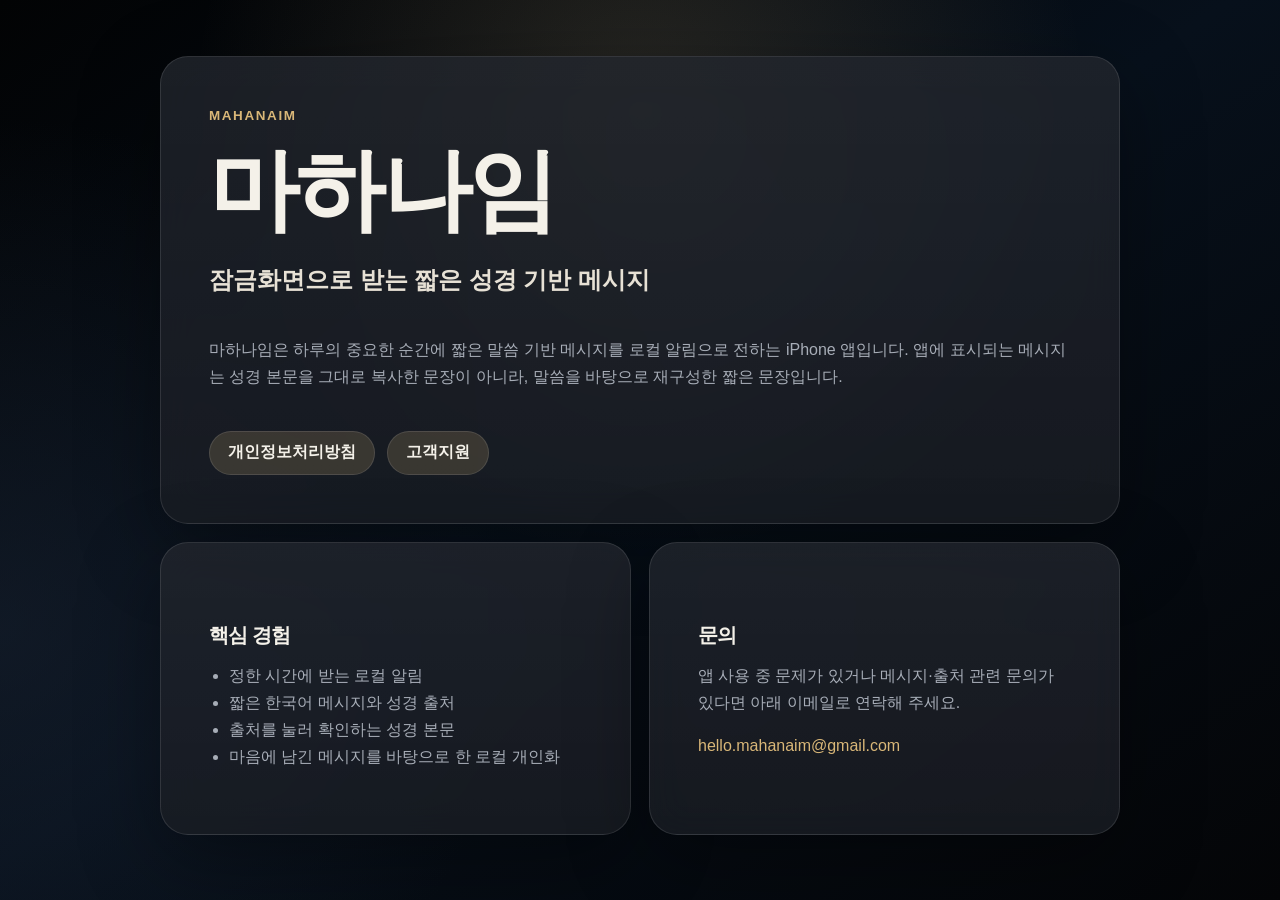
==== index.html @ 92a77791 "Add Mahanaim public support pages" ====
<!doctype html>
<html lang="ko">
<head>
  <meta charset="utf-8">
  <meta name="viewport" content="width=device-width, initial-scale=1">
  <title>마하나임 | Mahanaim</title>
  <meta name="description" content="마하나임은 잠금화면으로 받는 짧은 성경 기반 메시지 앱입니다.">
  <link rel="stylesheet" href="./styles.css">
</head>
<body>
  <main class="page">
    <section class="hero card">
      <p class="eyebrow">Mahanaim</p>
      <h1>마하나임</h1>
      <p class="lead">잠금화면으로 받는 짧은 성경 기반 메시지</p>
      <p>
        마하나임은 하루의 중요한 순간에 짧은 말씀 기반 메시지를 로컬 알림으로 전하는 iPhone 앱입니다.
        앱에 표시되는 메시지는 성경 본문을 그대로 복사한 문장이 아니라, 말씀을 바탕으로 재구성한 짧은 문장입니다.
      </p>
      <div class="actions">
        <a href="./privacy.html">개인정보처리방침</a>
        <a href="./support.html">고객지원</a>
      </div>
    </section>

    <section class="grid">
      <article class="card">
        <h2>핵심 경험</h2>
        <ul>
          <li>정한 시간에 받는 로컬 알림</li>
          <li>짧은 한국어 메시지와 성경 출처</li>
          <li>출처를 눌러 확인하는 성경 본문</li>
          <li>마음에 남긴 메시지를 바탕으로 한 로컬 개인화</li>
        </ul>
      </article>
      <article class="card">
        <h2>문의</h2>
        <p>앱 사용 중 문제가 있거나 메시지·출처 관련 문의가 있다면 아래 이메일로 연락해 주세요.</p>
        <p><a href="mailto:hello.mahanaim@gmail.com">hello.mahanaim@gmail.com</a></p>
      </article>
    </section>
  </main>
</body>
</html>
---- styles.css ----
:root {
  color-scheme: dark;
  --bg: #05070b;
  --panel: rgba(19, 23, 30, 0.78);
  --line: rgba(255, 255, 255, 0.11);
  --text: #f4f1e9;
  --muted: #a7adb7;
  --gold: #d9b778;
  --gold-soft: rgba(217, 183, 120, 0.18);
}

* {
  box-sizing: border-box;
}

body {
  margin: 0;
  min-height: 100vh;
  font-family: -apple-system, BlinkMacSystemFont, "Apple SD Gothic Neo", "Noto Sans KR", "Segoe UI", sans-serif;
  line-height: 1.68;
  color: var(--text);
  background:
    radial-gradient(circle at 50% 12%, rgba(217, 183, 120, 0.16), transparent 28rem),
    radial-gradient(circle at 0% 70%, rgba(26, 36, 52, 0.52), transparent 32rem),
    linear-gradient(145deg, #020304 0%, #07101b 48%, #040507 100%);
}

a {
  color: var(--gold);
  text-decoration: none;
}

a:hover {
  text-decoration: underline;
}

.page {
  width: min(960px, calc(100% - 32px));
  margin: 0 auto;
  padding: 56px 0;
}

.document {
  max-width: 820px;
}

.card {
  border: 1px solid var(--line);
  border-radius: 28px;
  padding: clamp(24px, 5vw, 48px);
  background: linear-gradient(180deg, rgba(255, 255, 255, 0.055), rgba(255, 255, 255, 0.025)), var(--panel);
  box-shadow: 0 24px 80px rgba(0, 0, 0, 0.34);
  backdrop-filter: blur(18px);
}

.hero {
  min-height: 420px;
  display: flex;
  flex-direction: column;
  justify-content: center;
}

.grid {
  display: grid;
  grid-template-columns: repeat(2, minmax(0, 1fr));
  gap: 18px;
  margin-top: 18px;
}

.topnav {
  display: flex;
  justify-content: space-between;
  gap: 16px;
  margin-bottom: 18px;
  color: var(--muted);
}

.eyebrow {
  margin: 0 0 10px;
  color: var(--gold);
  font-size: 0.84rem;
  font-weight: 700;
  letter-spacing: 0.12em;
  text-transform: uppercase;
}

h1,
h2 {
  margin: 0;
  line-height: 1.18;
  letter-spacing: -0.04em;
}

h1 {
  font-size: clamp(2.4rem, 8vw, 5.6rem);
}

h2 {
  margin-top: 32px;
  font-size: 1.28rem;
}

.lead {
  max-width: 680px;
  margin: 18px 0 20px;
  color: #e7e1d5;
  font-size: clamp(1.15rem, 2.5vw, 1.48rem);
  font-weight: 650;
}

p,
li {
  color: var(--muted);
  font-size: 1rem;
}

ul {
  padding-left: 1.25rem;
}

.muted {
  color: #7f8793;
}

.actions {
  display: flex;
  flex-wrap: wrap;
  gap: 12px;
  margin-top: 24px;
}

.actions a {
  display: inline-flex;
  min-height: 44px;
  align-items: center;
  justify-content: center;
  border: 1px solid var(--line);
  border-radius: 999px;
  padding: 0 18px;
  background: var(--gold-soft);
  color: var(--text);
  font-weight: 700;
}

@media (max-width: 720px) {
  .page {
    width: min(100% - 24px, 960px);
    padding: 28px 0;
  }

  .card {
    border-radius: 22px;
    padding: 24px;
  }

  .grid {
    grid-template-columns: 1fr;
  }
}
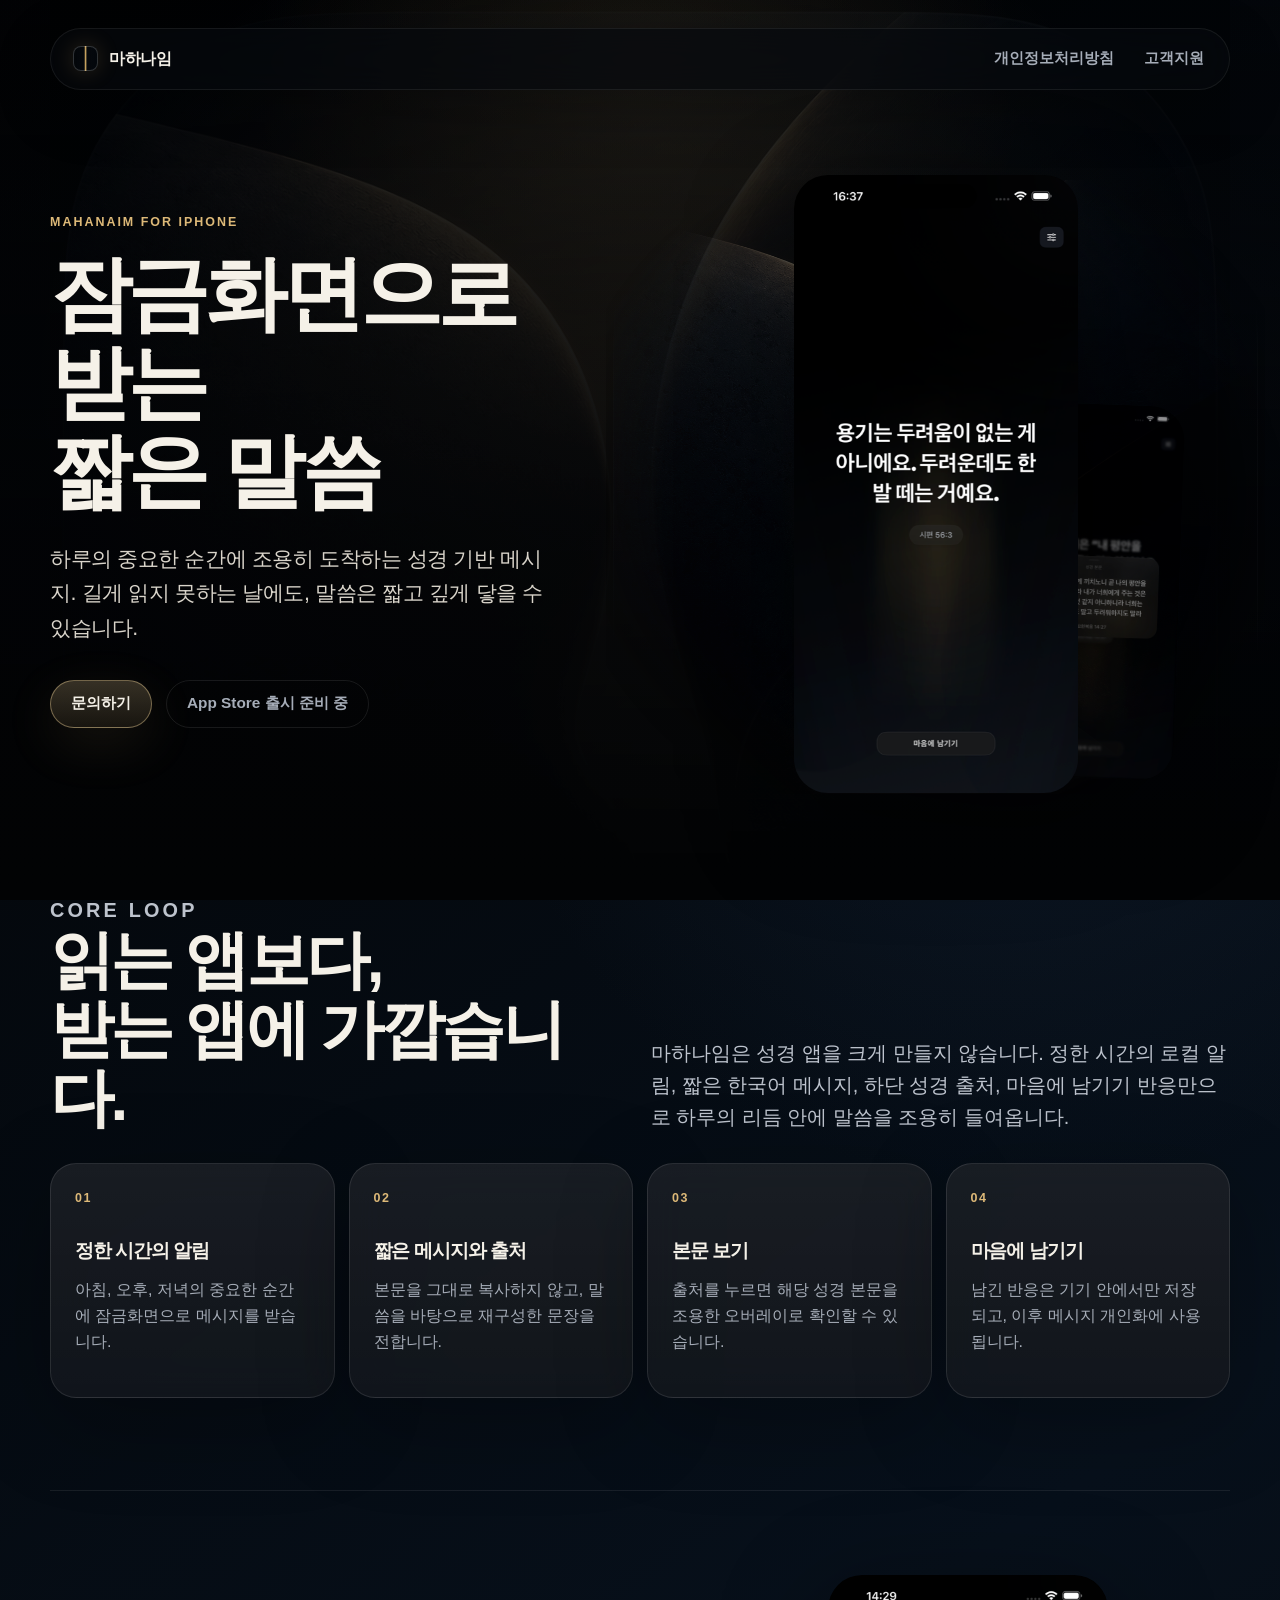
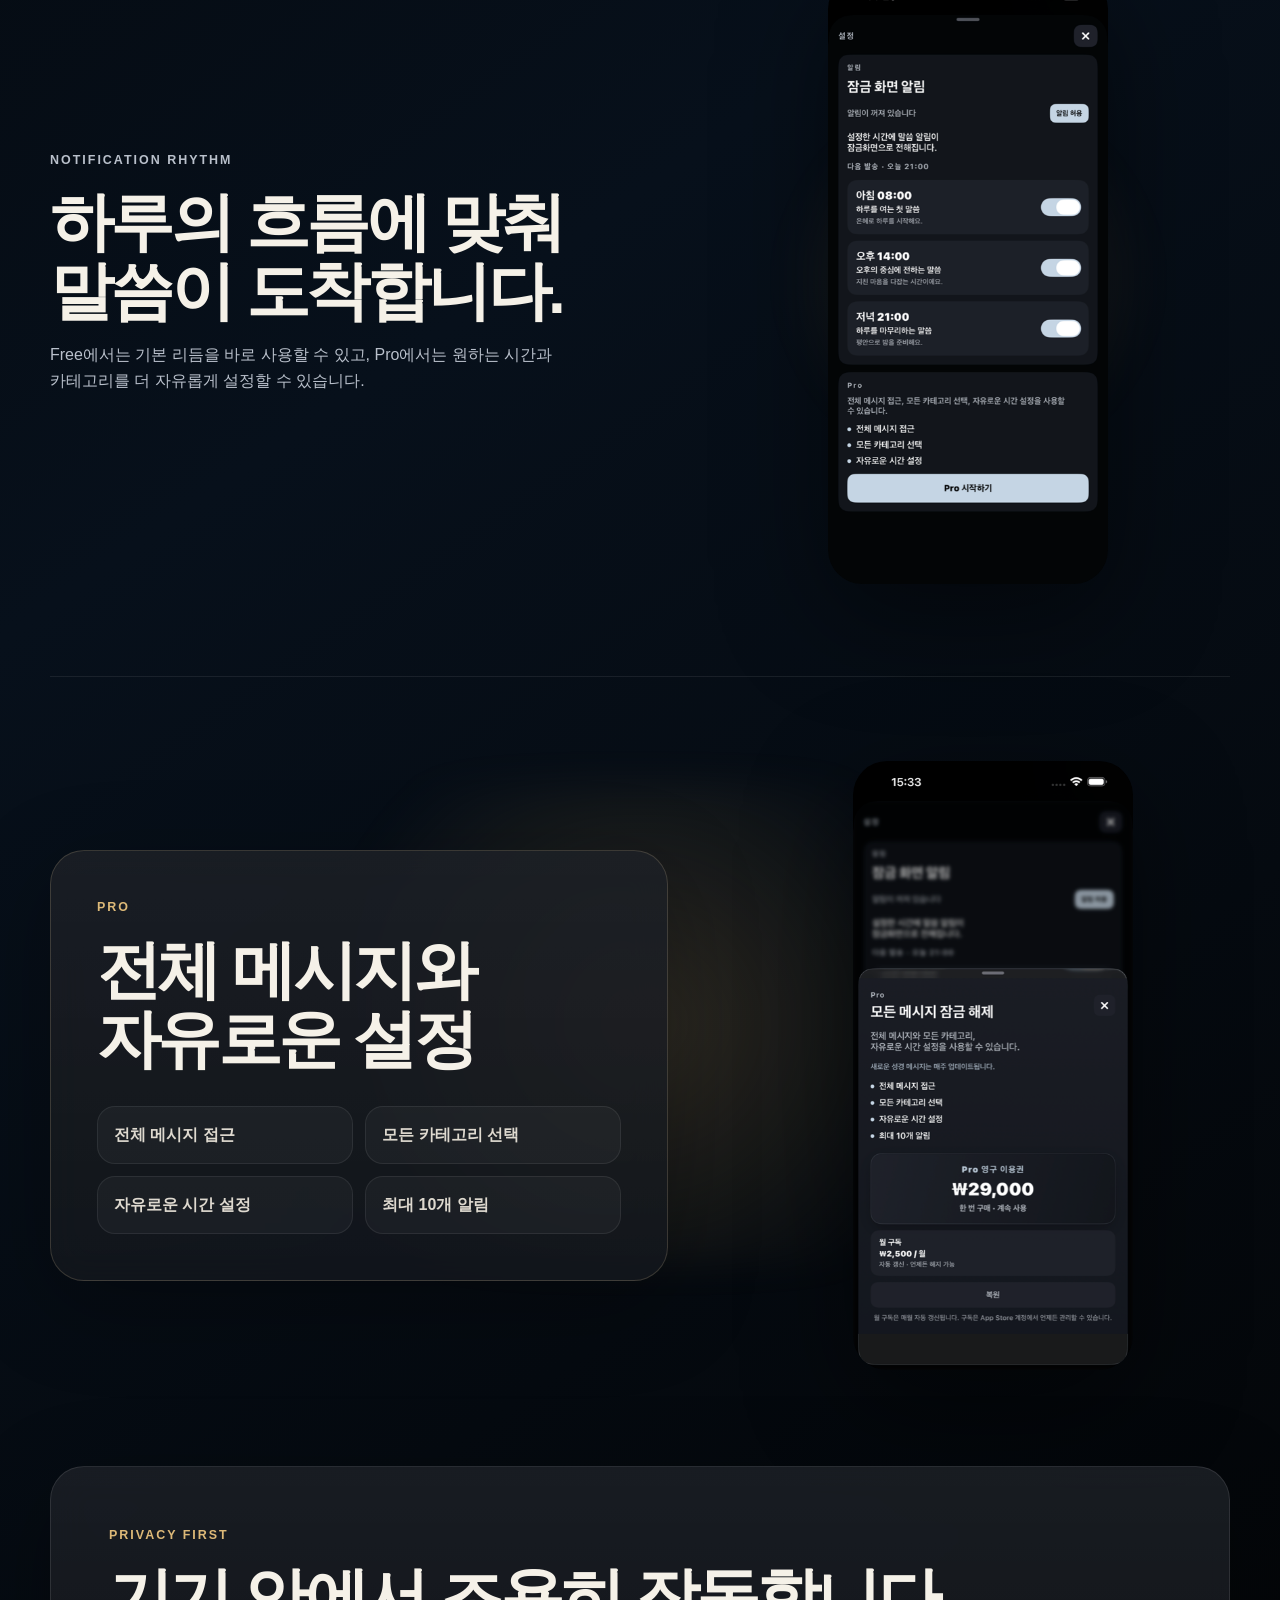
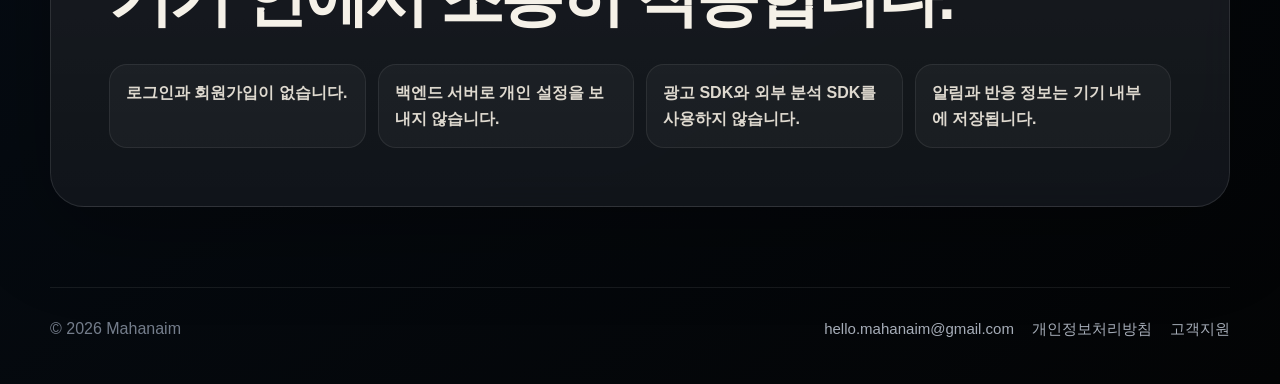
==== commit 43c9a81f: "Redesign public website" ====
--- a/index.html
+++ b/index.html
@@ -3,42 +3,133 @@
 <head>
   <meta charset="utf-8">
   <meta name="viewport" content="width=device-width, initial-scale=1">
-  <title>마하나임 | Mahanaim</title>
-  <meta name="description" content="마하나임은 잠금화면으로 받는 짧은 성경 기반 메시지 앱입니다.">
+  <title>마하나임 | 잠금화면으로 받는 짧은 말씀</title>
+  <meta name="description" content="마하나임은 하루의 중요한 순간에 잠금화면으로 짧은 성경 기반 메시지를 전하는 iPhone 앱입니다.">
+  <meta property="og:title" content="마하나임">
+  <meta property="og:description" content="잠금화면으로 받는 짧은 성경 기반 메시지">
+  <meta property="og:type" content="website">
   <link rel="stylesheet" href="./styles.css">
 </head>
 <body>
-  <main class="page">
-    <section class="hero card">
-      <p class="eyebrow">Mahanaim</p>
-      <h1>마하나임</h1>
-      <p class="lead">잠금화면으로 받는 짧은 성경 기반 메시지</p>
-      <p>
-        마하나임은 하루의 중요한 순간에 짧은 말씀 기반 메시지를 로컬 알림으로 전하는 iPhone 앱입니다.
-        앱에 표시되는 메시지는 성경 본문을 그대로 복사한 문장이 아니라, 말씀을 바탕으로 재구성한 짧은 문장입니다.
-      </p>
-      <div class="actions">
+  <div class="site-shell">
+    <header class="site-nav" aria-label="주요 메뉴">
+      <a class="brand" href="./index.html" aria-label="마하나임 홈">
+        <span class="brand-mark" aria-hidden="true"></span>
+        <span>마하나임</span>
+      </a>
+      <nav class="nav-links">
+        <a href="./privacy.html">개인정보처리방침</a>
+        <a href="./support.html">고객지원</a>
+      </nav>
+    </header>
+
+    <main>
+      <section class="hero-section">
+        <div class="hero-copy">
+          <p class="small-label">Mahanaim for iPhone</p>
+          <h1>잠금화면으로 받는<br>짧은 말씀</h1>
+          <p class="hero-lead">
+            하루의 중요한 순간에 조용히 도착하는 성경 기반 메시지.
+            길게 읽지 못하는 날에도, 말씀은 짧고 깊게 닿을 수 있습니다.
+          </p>
+          <div class="hero-actions">
+            <a class="primary-link" href="./support.html">문의하기</a>
+            <span class="release-note">App Store 출시 준비 중</span>
+          </div>
+        </div>
+
+        <div class="hero-visual" aria-label="마하나임 앱 화면 미리보기">
+          <div class="logo-orb" aria-hidden="true"></div>
+          <img class="phone-shot hero-phone" src="./assets/app-main.png" alt="마하나임 메인 메시지 화면">
+          <img class="phone-shot side-phone" src="./assets/app-peek.png" alt="성경 본문 보기 화면">
+        </div>
+      </section>
+
+      <section class="section intro-section">
+        <div>
+          <p class="small-label">Core Loop</p>
+          <h2>읽는 앱보다,<br>받는 앱에 가깝습니다.</h2>
+        </div>
+        <p>
+          마하나임은 성경 앱을 크게 만들지 않습니다. 정한 시간의 로컬 알림,
+          짧은 한국어 메시지, 하단 성경 출처, 마음에 남기기 반응만으로
+          하루의 리듬 안에 말씀을 조용히 들여옵니다.
+        </p>
+      </section>
+
+      <section class="feature-grid" aria-label="마하나임 핵심 기능">
+        <article class="feature-card">
+          <span class="feature-number">01</span>
+          <h3>정한 시간의 알림</h3>
+          <p>아침, 오후, 저녁의 중요한 순간에 잠금화면으로 메시지를 받습니다.</p>
+        </article>
+        <article class="feature-card">
+          <span class="feature-number">02</span>
+          <h3>짧은 메시지와 출처</h3>
+          <p>본문을 그대로 복사하지 않고, 말씀을 바탕으로 재구성한 문장을 전합니다.</p>
+        </article>
+        <article class="feature-card">
+          <span class="feature-number">03</span>
+          <h3>본문 보기</h3>
+          <p>출처를 누르면 해당 성경 본문을 조용한 오버레이로 확인할 수 있습니다.</p>
+        </article>
+        <article class="feature-card">
+          <span class="feature-number">04</span>
+          <h3>마음에 남기기</h3>
+          <p>남긴 반응은 기기 안에서만 저장되고, 이후 메시지 개인화에 사용됩니다.</p>
+        </article>
+      </section>
+
+      <section class="showcase-section">
+        <div class="showcase-copy">
+          <p class="small-label">Notification Rhythm</p>
+          <h2>하루의 흐름에 맞춰<br>말씀이 도착합니다.</h2>
+          <p>
+            Free에서는 기본 리듬을 바로 사용할 수 있고, Pro에서는 원하는 시간과
+            카테고리를 더 자유롭게 설정할 수 있습니다.
+          </p>
+        </div>
+        <div class="showcase-media">
+          <img class="phone-shot" src="./assets/app-schedule.png" alt="마하나임 알림 설정 화면">
+        </div>
+      </section>
+
+      <section class="pro-section">
+        <div class="pro-panel">
+          <div>
+            <p class="small-label">Pro</p>
+            <h2>전체 메시지와<br>자유로운 설정</h2>
+          </div>
+          <ul class="pro-list">
+            <li>전체 메시지 접근</li>
+            <li>모든 카테고리 선택</li>
+            <li>자유로운 시간 설정</li>
+            <li>최대 10개 알림</li>
+          </ul>
+        </div>
+        <img class="phone-shot pro-phone" src="./assets/app-pro.png" alt="마하나임 Pro 화면">
+      </section>
+
+      <section class="trust-section">
+        <p class="small-label">Privacy First</p>
+        <h2>기기 안에서 조용히 작동합니다.</h2>
+        <div class="trust-grid">
+          <p>로그인과 회원가입이 없습니다.</p>
+          <p>백엔드 서버로 개인 설정을 보내지 않습니다.</p>
+          <p>광고 SDK와 외부 분석 SDK를 사용하지 않습니다.</p>
+          <p>알림과 반응 정보는 기기 내부에 저장됩니다.</p>
+        </div>
+      </section>
+    </main>
+
+    <footer class="site-footer">
+      <p>© 2026 Mahanaim</p>
+      <div>
+        <a href="mailto:hello.mahanaim@gmail.com">hello.mahanaim@gmail.com</a>
         <a href="./privacy.html">개인정보처리방침</a>
         <a href="./support.html">고객지원</a>
       </div>
-    </section>
-
-    <section class="grid">
-      <article class="card">
-        <h2>핵심 경험</h2>
-        <ul>
-          <li>정한 시간에 받는 로컬 알림</li>
-          <li>짧은 한국어 메시지와 성경 출처</li>
-          <li>출처를 눌러 확인하는 성경 본문</li>
-          <li>마음에 남긴 메시지를 바탕으로 한 로컬 개인화</li>
-        </ul>
-      </article>
-      <article class="card">
-        <h2>문의</h2>
-        <p>앱 사용 중 문제가 있거나 메시지·출처 관련 문의가 있다면 아래 이메일로 연락해 주세요.</p>
-        <p><a href="mailto:hello.mahanaim@gmail.com">hello.mahanaim@gmail.com</a></p>
-      </article>
-    </section>
-  </main>
+    </footer>
+  </div>
 </body>
 </html>
--- a/styles.css
+++ b/styles.css
@@ -1,111 +1,196 @@
 :root {
   color-scheme: dark;
-  --bg: #05070b;
-  --panel: rgba(19, 23, 30, 0.78);
-  --line: rgba(255, 255, 255, 0.11);
-  --text: #f4f1e9;
-  --muted: #a7adb7;
-  --gold: #d9b778;
-  --gold-soft: rgba(217, 183, 120, 0.18);
+  --bg: #030507;
+  --bg-2: #07101a;
+  --panel: rgba(14, 18, 24, 0.82);
+  --panel-2: rgba(19, 24, 32, 0.92);
+  --line: rgba(255, 255, 255, 0.10);
+  --line-strong: rgba(236, 211, 160, 0.18);
+  --text: #f5f1e8;
+  --muted: #a6adb8;
+  --faint: #747d8b;
+  --gold: #ddb978;
+  --gold-soft: rgba(221, 185, 120, 0.18);
+  --gold-bright: #f1d399;
+  --radius-xl: 34px;
+  --radius-lg: 26px;
+  --shadow: 0 32px 110px rgba(0, 0, 0, 0.48);
 }
 
 * {
   box-sizing: border-box;
+}
+
+html {
+  scroll-behavior: smooth;
 }
 
 body {
   margin: 0;
   min-height: 100vh;
+  overflow-x: hidden;
   font-family: -apple-system, BlinkMacSystemFont, "Apple SD Gothic Neo", "Noto Sans KR", "Segoe UI", sans-serif;
-  line-height: 1.68;
+  line-height: 1.62;
   color: var(--text);
   background:
-    radial-gradient(circle at 50% 12%, rgba(217, 183, 120, 0.16), transparent 28rem),
-    radial-gradient(circle at 0% 70%, rgba(26, 36, 52, 0.52), transparent 32rem),
-    linear-gradient(145deg, #020304 0%, #07101b 48%, #040507 100%);
+    radial-gradient(circle at 50% 2%, rgba(217, 183, 120, 0.16), transparent 24rem),
+    radial-gradient(circle at 80% 18%, rgba(21, 35, 53, 0.52), transparent 34rem),
+    linear-gradient(145deg, #020304 0%, #07101b 50%, #030405 100%);
+}
+
+body::before {
+  position: fixed;
+  inset: 0;
+  z-index: -2;
+  background-image: url("./assets/mahanaim-logo-background.png");
+  background-position: center top;
+  background-repeat: no-repeat;
+  background-size: min(1180px, 130vw);
+  content: "";
+  opacity: 0.24;
+  filter: saturate(0.85) brightness(0.82);
+}
+
+body::after {
+  position: fixed;
+  inset: 0;
+  z-index: -1;
+  background:
+    linear-gradient(180deg, rgba(2, 3, 5, 0.38), rgba(2, 3, 5, 0.86) 58%, #020304 100%),
+    radial-gradient(ellipse at 50% 42%, rgba(241, 195, 116, 0.13), transparent 38rem);
+  content: "";
+  pointer-events: none;
 }
 
 a {
+  color: inherit;
+  text-decoration: none;
+}
+
+a:hover {
+  color: var(--gold-bright);
+}
+
+img {
+  display: block;
+  max-width: 100%;
+}
+
+.site-shell {
+  width: min(1180px, calc(100% - 40px));
+  margin: 0 auto;
+  padding: 28px 0 42px;
+}
+
+.site-nav {
+  position: relative;
+  z-index: 10;
+  display: flex;
+  align-items: center;
+  justify-content: space-between;
+  gap: 22px;
+  min-height: 58px;
+  margin-bottom: 64px;
+  border: 1px solid rgba(255, 255, 255, 0.07);
+  border-radius: 999px;
+  padding: 9px 12px 9px 10px;
+  background: rgba(7, 10, 14, 0.68);
+  box-shadow: 0 18px 60px rgba(0, 0, 0, 0.24);
+  backdrop-filter: blur(20px);
+}
+
+.brand,
+.nav-links,
+.hero-actions,
+.site-footer div {
+  display: flex;
+  align-items: center;
+}
+
+.brand {
+  gap: 11px;
+  padding: 8px 12px;
+  color: var(--text);
+  font-weight: 760;
+  letter-spacing: -0.03em;
+}
+
+.brand-mark {
+  width: 25px;
+  height: 25px;
+  border: 1px solid rgba(255, 255, 255, 0.18);
+  border-radius: 8px;
+  background:
+    linear-gradient(90deg, rgba(3, 6, 10, 0.94), transparent 44%, rgba(239, 195, 113, 0.82) 50%, transparent 57%, rgba(3, 7, 12, 0.96)),
+    #05080c;
+  box-shadow: 0 0 22px rgba(230, 180, 99, 0.18);
+}
+
+.nav-links {
+  gap: 4px;
+  flex-wrap: wrap;
+  justify-content: flex-end;
+}
+
+.nav-links a {
+  min-height: 40px;
+  border-radius: 999px;
+  padding: 9px 13px;
+  color: var(--muted);
+  font-size: 0.92rem;
+  font-weight: 650;
+}
+
+.nav-links a:hover,
+.nav-links a[aria-current="page"] {
+  background: rgba(255, 255, 255, 0.06);
+  color: var(--text);
+}
+
+.hero-section {
+  display: grid;
+  grid-template-columns: minmax(0, 0.92fr) minmax(360px, 1.08fr);
+  gap: clamp(36px, 7vw, 96px);
+  align-items: center;
+  min-height: 660px;
+}
+
+.hero-copy {
+  min-width: 0;
+  padding-bottom: 28px;
+}
+
+.small-label {
+  margin: 0 0 18px;
   color: var(--gold);
-  text-decoration: none;
-}
-
-a:hover {
-  text-decoration: underline;
-}
-
-.page {
-  width: min(960px, calc(100% - 32px));
-  margin: 0 auto;
-  padding: 56px 0;
-}
-
-.document {
-  max-width: 820px;
-}
-
-.card {
-  border: 1px solid var(--line);
-  border-radius: 28px;
-  padding: clamp(24px, 5vw, 48px);
-  background: linear-gradient(180deg, rgba(255, 255, 255, 0.055), rgba(255, 255, 255, 0.025)), var(--panel);
-  box-shadow: 0 24px 80px rgba(0, 0, 0, 0.34);
-  backdrop-filter: blur(18px);
-}
-
-.hero {
-  min-height: 420px;
-  display: flex;
-  flex-direction: column;
-  justify-content: center;
-}
-
-.grid {
-  display: grid;
-  grid-template-columns: repeat(2, minmax(0, 1fr));
-  gap: 18px;
-  margin-top: 18px;
-}
-
-.topnav {
-  display: flex;
-  justify-content: space-between;
-  gap: 16px;
-  margin-bottom: 18px;
-  color: var(--muted);
-}
-
-.eyebrow {
-  margin: 0 0 10px;
-  color: var(--gold);
-  font-size: 0.84rem;
-  font-weight: 700;
-  letter-spacing: 0.12em;
+  font-size: 0.78rem;
+  font-weight: 800;
+  letter-spacing: 0.16em;
   text-transform: uppercase;
 }
 
 h1,
+h2,
+h3 {
+  margin: 0;
+  line-height: 1.08;
+  letter-spacing: -0.055em;
+}
+
+h1 {
+  max-width: 720px;
+  font-size: clamp(2.85rem, 6.4vw, 5.55rem);
+  font-weight: 840;
+}
+
 h2 {
-  margin: 0;
-  line-height: 1.18;
-  letter-spacing: -0.04em;
-}
-
-h1 {
-  font-size: clamp(2.4rem, 8vw, 5.6rem);
-}
-
-h2 {
-  margin-top: 32px;
-  font-size: 1.28rem;
-}
-
-.lead {
-  max-width: 680px;
-  margin: 18px 0 20px;
-  color: #e7e1d5;
-  font-size: clamp(1.15rem, 2.5vw, 1.48rem);
-  font-weight: 650;
+  font-size: clamp(2.4rem, 5vw, 4.65rem);
+  font-weight: 820;
+}
+
+h3 {
+  font-size: 1.18rem;
+  font-weight: 760;
 }
 
 p,
@@ -114,46 +199,430 @@
   font-size: 1rem;
 }
 
-ul {
-  padding-left: 1.25rem;
-}
-
-.muted {
-  color: #7f8793;
-}
-
-.actions {
-  display: flex;
+.hero-lead {
+  max-width: 610px;
+  margin: 26px 0 0;
+  color: #d9d4ca;
+  font-size: clamp(1.12rem, 1.7vw, 1.34rem);
+  font-weight: 520;
+  letter-spacing: -0.02em;
+}
+
+.hero-actions {
+  gap: 14px;
   flex-wrap: wrap;
-  gap: 12px;
-  margin-top: 24px;
-}
-
-.actions a {
+  margin-top: 34px;
+}
+
+.primary-link,
+.release-note {
   display: inline-flex;
-  min-height: 44px;
+  min-height: 48px;
   align-items: center;
   justify-content: center;
+  border-radius: 999px;
+  padding: 0 20px;
+  font-size: 0.96rem;
+  font-weight: 760;
+}
+
+.primary-link {
+  border: 1px solid rgba(241, 211, 153, 0.42);
+  background: linear-gradient(180deg, rgba(241, 211, 153, 0.22), rgba(221, 185, 120, 0.10));
+  color: var(--text);
+  box-shadow: 0 16px 54px rgba(221, 185, 120, 0.10);
+}
+
+.release-note {
+  border: 1px solid rgba(255, 255, 255, 0.09);
+  color: var(--muted);
+}
+
+.hero-visual {
+  position: relative;
+  min-height: 620px;
+  display: flex;
+  align-items: center;
+  justify-content: center;
+}
+
+.logo-orb {
+  position: absolute;
+  inset: 1% -6% 0;
+  border-radius: 44px;
+  background:
+    radial-gradient(ellipse at 50% 55%, rgba(239, 194, 108, 0.26), transparent 33%),
+    url("./assets/mahanaim-logo-background.png") center/cover no-repeat;
+  opacity: 0.45;
+  filter: brightness(0.75) saturate(0.88);
+  mask-image: radial-gradient(ellipse at center, black 0%, black 60%, transparent 82%);
+}
+
+.phone-shot {
+  position: relative;
+  border-radius: 34px;
+  box-shadow: var(--shadow);
+}
+
+.hero-phone {
+  z-index: 2;
+  width: min(284px, 46vw);
+}
+
+.side-phone {
+  position: absolute;
+  z-index: 1;
+  right: max(12px, 4vw);
+  bottom: 32px;
+  width: min(172px, 28vw);
+  opacity: 0.74;
+  transform: translateY(16px) rotate(2deg);
+  filter: brightness(0.78);
+}
+
+.section {
+  display: grid;
+  grid-template-columns: 0.95fr 1.05fr;
+  gap: clamp(28px, 6vw, 82px);
+  align-items: end;
+  margin: 80px 0 28px;
+}
+
+.section p {
+  max-width: 620px;
+  margin: 0;
+  color: #bdc3cd;
+  font-size: clamp(1.06rem, 1.65vw, 1.24rem);
+}
+
+.feature-grid {
+  display: grid;
+  grid-template-columns: repeat(4, minmax(0, 1fr));
+  gap: 14px;
+  margin-top: 30px;
+}
+
+.feature-card,
+.pro-panel,
+.trust-section,
+.document-card,
+.document-hero {
   border: 1px solid var(--line);
+  background:
+    linear-gradient(180deg, rgba(255, 255, 255, 0.055), rgba(255, 255, 255, 0.018)),
+    var(--panel);
+  box-shadow: 0 24px 90px rgba(0, 0, 0, 0.28);
+  backdrop-filter: blur(18px);
+}
+
+.feature-card {
+  min-height: 235px;
+  border-radius: var(--radius-lg);
+  padding: 24px;
+}
+
+.feature-number {
+  display: block;
+  margin-bottom: 32px;
+  color: var(--gold);
+  font-size: 0.78rem;
+  font-weight: 800;
+  letter-spacing: 0.12em;
+}
+
+.feature-card p {
+  margin: 16px 0 0;
+  color: var(--muted);
+}
+
+.showcase-section,
+.pro-section {
+  display: grid;
+  grid-template-columns: minmax(0, 1fr) minmax(300px, 0.92fr);
+  gap: clamp(32px, 7vw, 88px);
+  align-items: center;
+  margin-top: 92px;
+  border-top: 1px solid rgba(255, 255, 255, 0.08);
+  padding-top: 84px;
+}
+
+.showcase-copy p {
+  max-width: 520px;
+  color: #b9c0cb;
+}
+
+.showcase-media,
+.pro-section {
+  position: relative;
+}
+
+.showcase-media::before,
+.pro-section::before {
+  position: absolute;
+  inset: 15% 10%;
+  z-index: -1;
   border-radius: 999px;
-  padding: 0 18px;
-  background: var(--gold-soft);
-  color: var(--text);
-  font-weight: 700;
-}
-
-@media (max-width: 720px) {
-  .page {
-    width: min(100% - 24px, 960px);
-    padding: 28px 0;
-  }
-
-  .card {
-    border-radius: 22px;
-    padding: 24px;
-  }
-
-  .grid {
+  background: radial-gradient(circle, rgba(226, 180, 101, 0.18), transparent 62%);
+  content: "";
+  filter: blur(18px);
+}
+
+.showcase-media .phone-shot,
+.pro-phone {
+  width: min(280px, 70vw);
+  margin: 0 auto;
+}
+
+.pro-section {
+  grid-template-columns: minmax(0, 0.94fr) minmax(280px, 0.72fr);
+}
+
+.pro-panel {
+  border-color: var(--line-strong);
+  border-radius: var(--radius-xl);
+  padding: clamp(28px, 4vw, 46px);
+}
+
+.pro-list,
+.document-card ul {
+  margin: 0;
+  padding: 0;
+  list-style: none;
+}
+
+.pro-list {
+  display: grid;
+  grid-template-columns: repeat(2, minmax(0, 1fr));
+  gap: 12px;
+  margin-top: 32px;
+}
+
+.pro-list li,
+.trust-grid p {
+  border: 1px solid rgba(255, 255, 255, 0.08);
+  border-radius: 18px;
+  padding: 15px 16px;
+  background: rgba(255, 255, 255, 0.035);
+  color: #ded9cf;
+  font-weight: 650;
+}
+
+.trust-section {
+  margin-top: 96px;
+  border-radius: var(--radius-xl);
+  padding: clamp(30px, 5vw, 58px);
+}
+
+.trust-grid {
+  display: grid;
+  grid-template-columns: repeat(4, minmax(0, 1fr));
+  gap: 12px;
+  margin-top: 32px;
+}
+
+.trust-grid p {
+  margin: 0;
+}
+
+.site-footer {
+  display: flex;
+  justify-content: space-between;
+  gap: 22px;
+  margin-top: 80px;
+  border-top: 1px solid rgba(255, 255, 255, 0.08);
+  padding-top: 28px;
+  color: var(--faint);
+}
+
+.site-footer p {
+  margin: 0;
+  color: var(--faint);
+}
+
+.site-footer div {
+  gap: 18px;
+  flex-wrap: wrap;
+  justify-content: flex-end;
+}
+
+.site-footer a {
+  color: var(--muted);
+  font-size: 0.94rem;
+}
+
+.document-shell {
+  width: min(960px, calc(100% - 40px));
+}
+
+.document-shell .site-nav {
+  margin-bottom: 42px;
+}
+
+.document-page {
+  display: grid;
+  gap: 18px;
+}
+
+.document-hero,
+.document-card {
+  border-radius: var(--radius-xl);
+}
+
+.document-hero {
+  padding: clamp(32px, 7vw, 64px);
+}
+
+.document-hero h1 {
+  font-size: clamp(2.7rem, 8vw, 5.6rem);
+}
+
+.document-hero p:not(.small-label) {
+  max-width: 680px;
+  color: var(--muted);
+  font-size: 1.1rem;
+}
+
+.document-card {
+  padding: clamp(28px, 5vw, 54px);
+}
+
+.document-card h2 {
+  margin-top: 38px;
+  font-size: 1.22rem;
+  letter-spacing: -0.03em;
+}
+
+.document-card h2:first-child {
+  margin-top: 0;
+}
+
+.document-card p,
+.document-card li {
+  color: #b7bec9;
+}
+
+.document-card li {
+  position: relative;
+  padding: 8px 0 8px 22px;
+}
+
+.document-card li::before {
+  position: absolute;
+  left: 0;
+  top: 18px;
+  width: 6px;
+  height: 6px;
+  border-radius: 999px;
+  background: var(--gold);
+  content: "";
+  opacity: 0.75;
+}
+
+.inline-mail {
+  color: var(--gold-bright);
+  font-weight: 760;
+}
+
+@media (max-width: 980px) {
+  .hero-section,
+  .section,
+  .showcase-section,
+  .pro-section {
     grid-template-columns: 1fr;
   }
-}
+
+  .hero-section {
+    min-height: auto;
+  }
+
+  .hero-copy {
+    padding-bottom: 0;
+  }
+
+  .hero-visual {
+    min-height: 540px;
+  }
+
+  .feature-grid,
+  .trust-grid {
+    grid-template-columns: repeat(2, minmax(0, 1fr));
+  }
+
+  .showcase-section,
+  .pro-section {
+    margin-top: 72px;
+    padding-top: 64px;
+  }
+}
+
+@media (max-width: 640px) {
+  body::before {
+    background-size: 850px;
+    opacity: 0.20;
+  }
+
+  .site-shell,
+  .document-shell {
+    width: min(100% - 24px, 1180px);
+    padding-top: 14px;
+  }
+
+  .site-nav {
+    position: static;
+    align-items: flex-start;
+    margin-bottom: 46px;
+    border-radius: 24px;
+    padding: 10px;
+  }
+
+  .nav-links {
+    max-width: 190px;
+  }
+
+  .nav-links a {
+    min-height: 34px;
+    padding: 6px 9px;
+    font-size: 0.82rem;
+  }
+
+  h1 {
+    font-size: clamp(2.7rem, 11vw, 3.7rem);
+  }
+
+  h2 {
+    font-size: clamp(2.25rem, 11vw, 3.3rem);
+  }
+
+  .hero-visual {
+    min-height: 480px;
+  }
+
+  .hero-phone {
+    width: min(254px, 68vw);
+  }
+
+  .side-phone {
+    right: -4px;
+    bottom: 18px;
+    width: 126px;
+  }
+
+  .feature-grid,
+  .trust-grid,
+  .pro-list {
+    grid-template-columns: 1fr;
+  }
+
+  .feature-card {
+    min-height: auto;
+  }
+
+  .site-footer {
+    display: block;
+  }
+
+  .site-footer div {
+    justify-content: flex-start;
+    margin-top: 14px;
+  }
+}
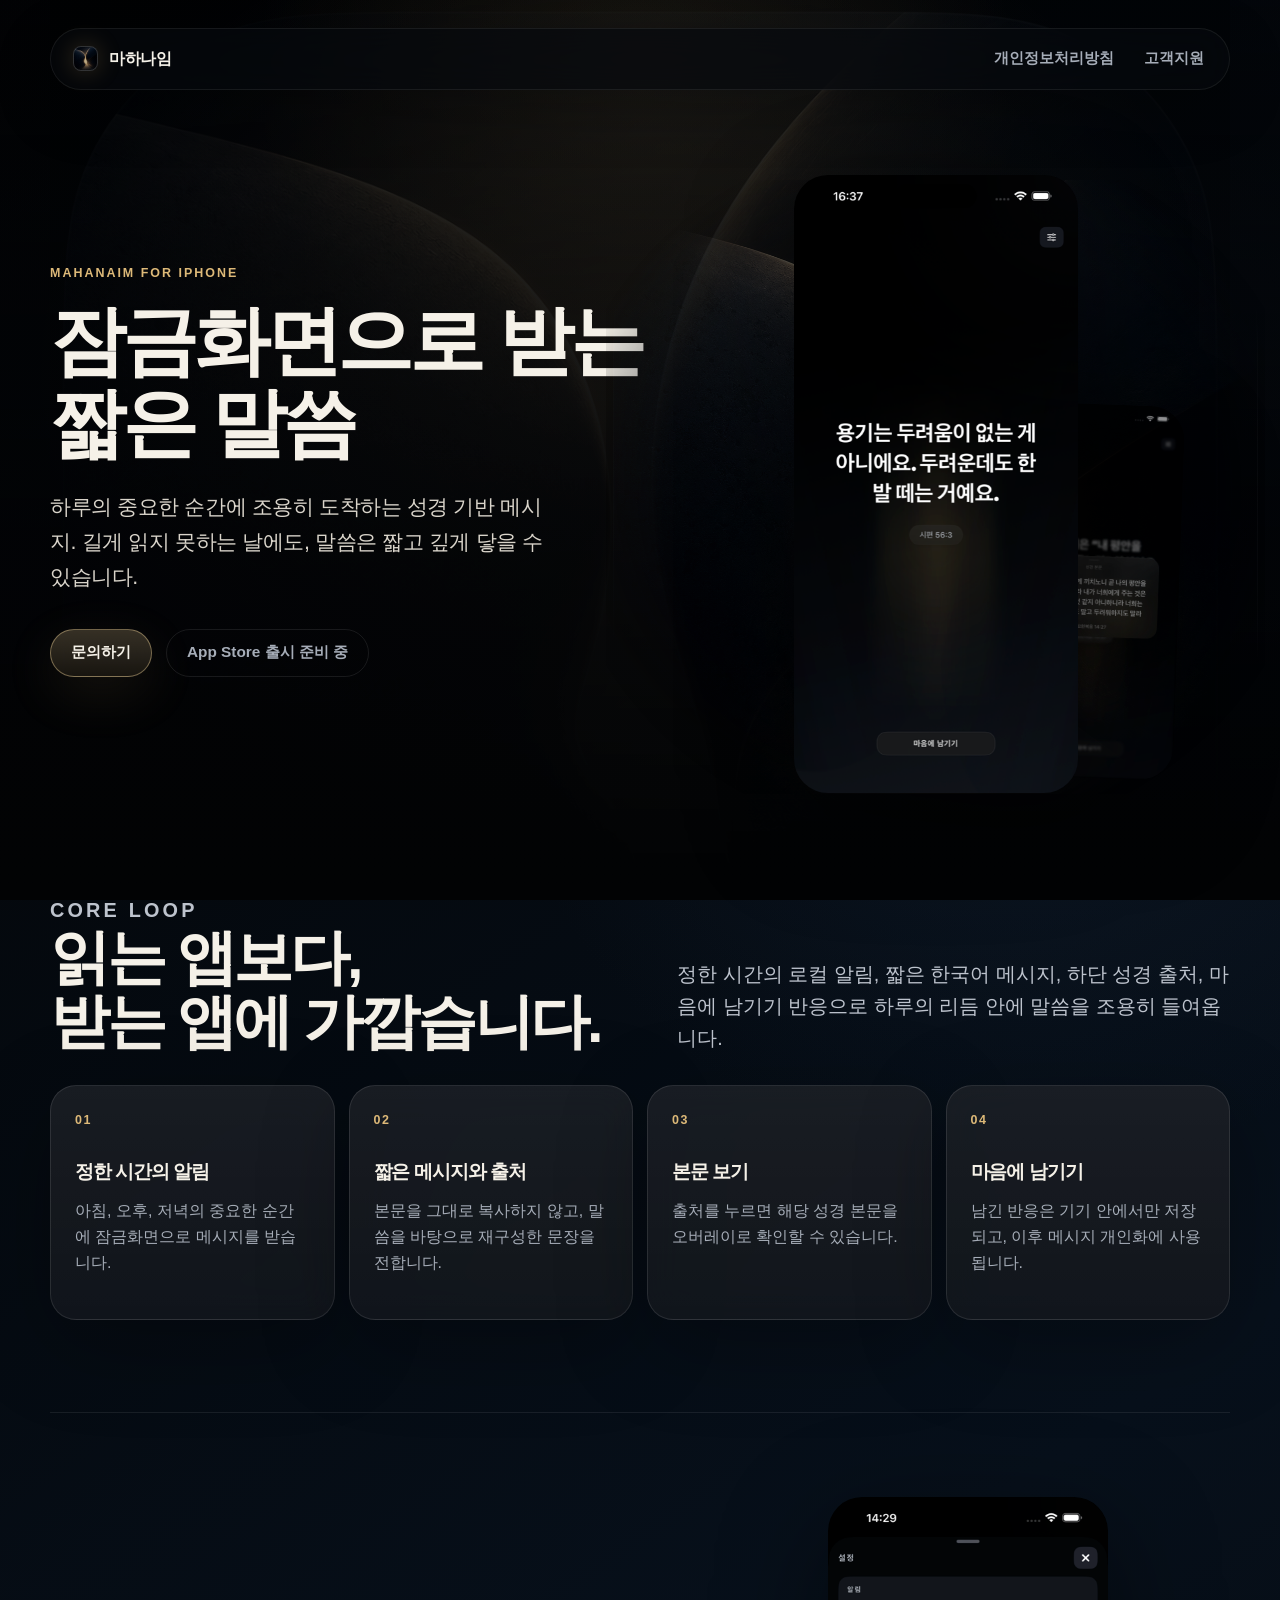
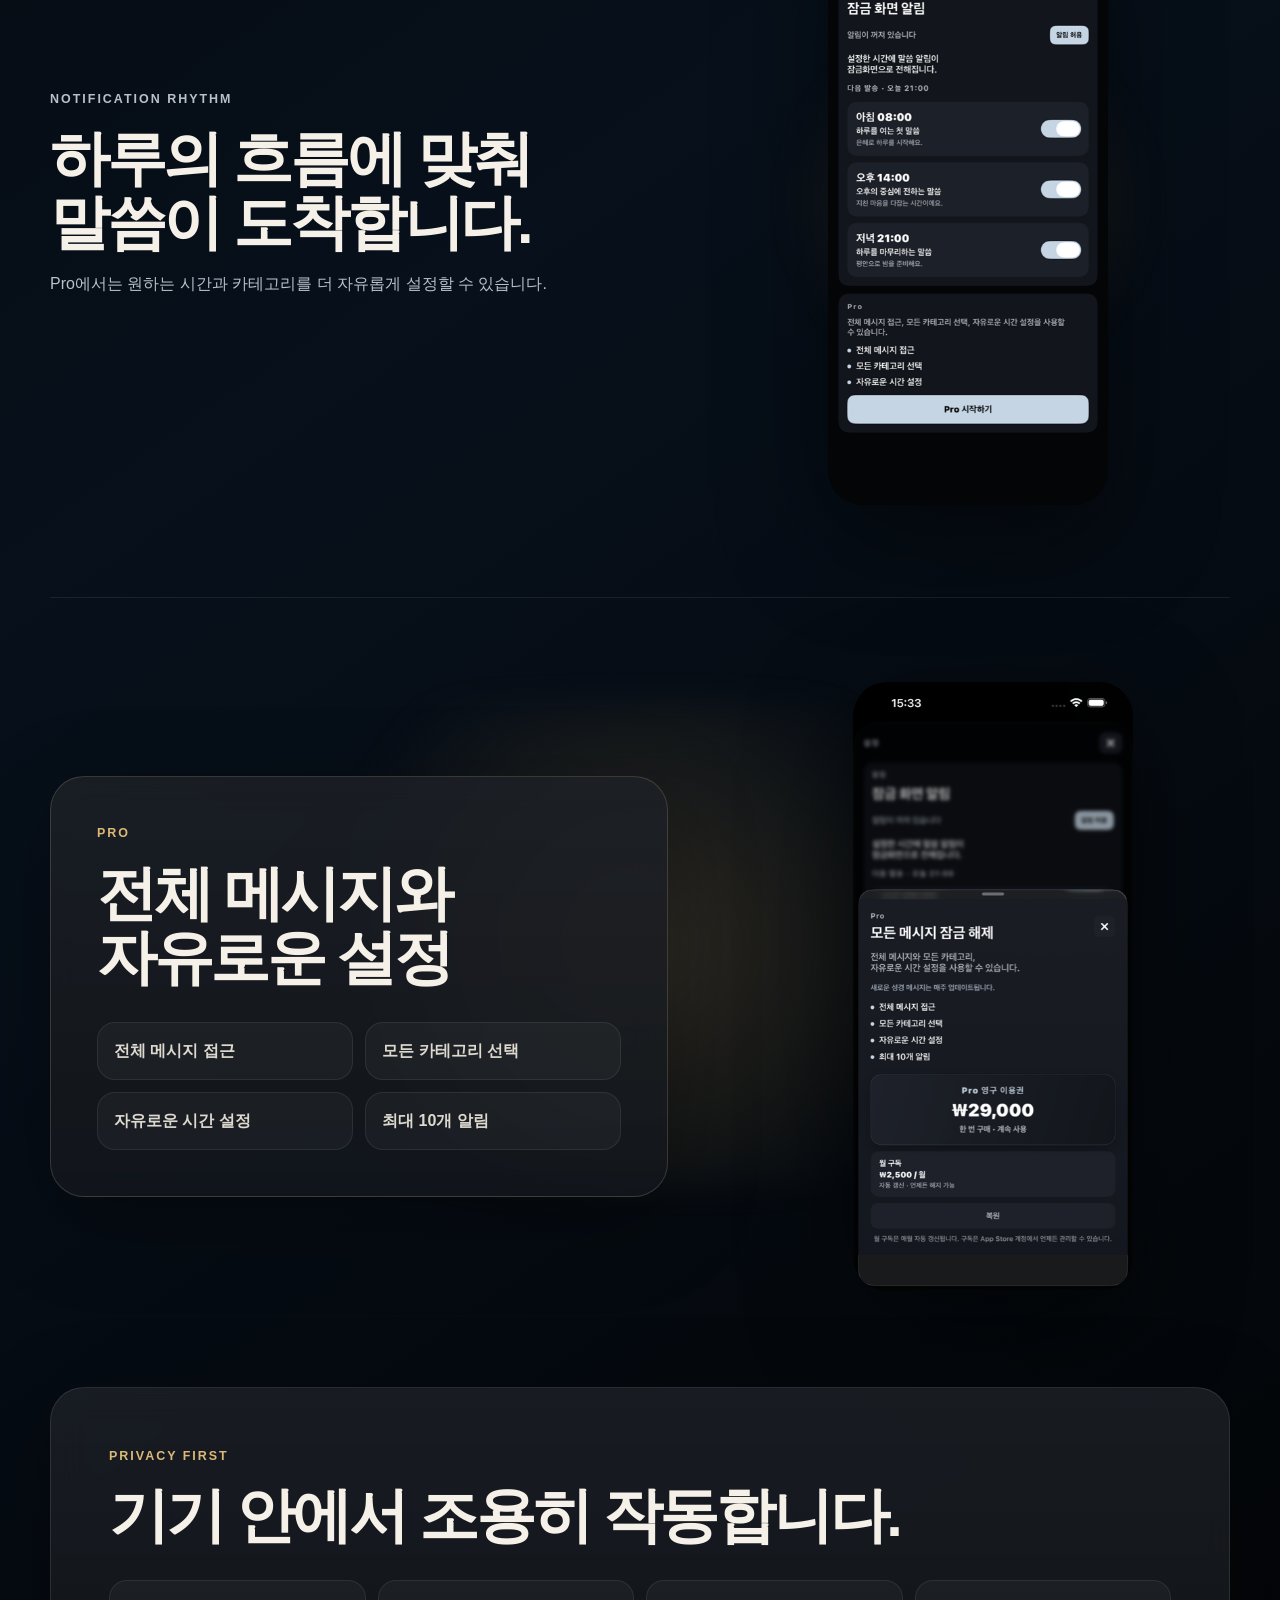
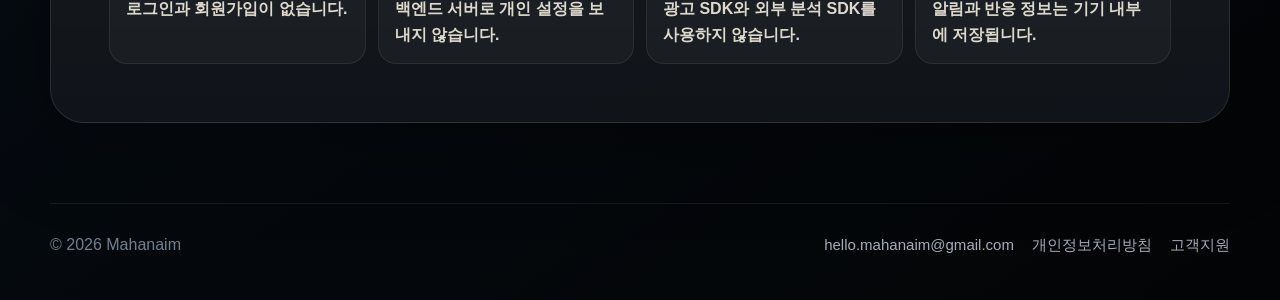
==== commit e4824940: "Polish website copy and logo usage" ====
--- a/index.html
+++ b/index.html
@@ -27,7 +27,7 @@
       <section class="hero-section">
         <div class="hero-copy">
           <p class="small-label">Mahanaim for iPhone</p>
-          <h1>잠금화면으로 받는<br>짧은 말씀</h1>
+          <h1><span class="keep-line">잠금화면으로 받는</span><br>짧은 말씀</h1>
           <p class="hero-lead">
             하루의 중요한 순간에 조용히 도착하는 성경 기반 메시지.
             길게 읽지 못하는 날에도, 말씀은 짧고 깊게 닿을 수 있습니다.
@@ -48,11 +48,11 @@
       <section class="section intro-section">
         <div>
           <p class="small-label">Core Loop</p>
-          <h2>읽는 앱보다,<br>받는 앱에 가깝습니다.</h2>
+          <h2>읽는 앱보다,<br><span class="keep-line">받는 앱에 가깝습니다.</span></h2>
         </div>
         <p>
-          마하나임은 성경 앱을 크게 만들지 않습니다. 정한 시간의 로컬 알림,
-          짧은 한국어 메시지, 하단 성경 출처, 마음에 남기기 반응만으로
+          정한 시간의 로컬 알림,
+          짧은 한국어 메시지, 하단 성경 출처, 마음에 남기기 반응으로
           하루의 리듬 안에 말씀을 조용히 들여옵니다.
         </p>
       </section>
@@ -71,7 +71,7 @@
         <article class="feature-card">
           <span class="feature-number">03</span>
           <h3>본문 보기</h3>
-          <p>출처를 누르면 해당 성경 본문을 조용한 오버레이로 확인할 수 있습니다.</p>
+          <p>출처를 누르면 해당 성경 본문을 오버레이로 확인할 수 있습니다.</p>
         </article>
         <article class="feature-card">
           <span class="feature-number">04</span>
@@ -85,8 +85,7 @@
           <p class="small-label">Notification Rhythm</p>
           <h2>하루의 흐름에 맞춰<br>말씀이 도착합니다.</h2>
           <p>
-            Free에서는 기본 리듬을 바로 사용할 수 있고, Pro에서는 원하는 시간과
-            카테고리를 더 자유롭게 설정할 수 있습니다.
+            Pro에서는 원하는 시간과 카테고리를 더 자유롭게 설정할 수 있습니다.
           </p>
         </div>
         <div class="showcase-media">
--- a/styles.css
+++ b/styles.css
@@ -121,9 +121,9 @@
   border: 1px solid rgba(255, 255, 255, 0.18);
   border-radius: 8px;
   background:
-    linear-gradient(90deg, rgba(3, 6, 10, 0.94), transparent 44%, rgba(239, 195, 113, 0.82) 50%, transparent 57%, rgba(3, 7, 12, 0.96)),
-    #05080c;
-  box-shadow: 0 0 22px rgba(230, 180, 99, 0.18);
+    linear-gradient(180deg, rgba(2, 4, 7, 0.08), rgba(2, 4, 7, 0.34)),
+    url("./assets/mahanaim-logo-background.png") center/cover no-repeat;
+  box-shadow: 0 0 24px rgba(230, 180, 99, 0.22);
 }
 
 .nav-links {
@@ -178,13 +178,13 @@
 }
 
 h1 {
-  max-width: 720px;
-  font-size: clamp(2.85rem, 6.4vw, 5.55rem);
+  max-width: 780px;
+  font-size: clamp(2.72rem, 5.9vw, 5.2rem);
   font-weight: 840;
 }
 
 h2 {
-  font-size: clamp(2.4rem, 5vw, 4.65rem);
+  font-size: clamp(2.25rem, 4.65vw, 4.28rem);
   font-weight: 820;
 }
 
@@ -206,6 +206,10 @@
   font-size: clamp(1.12rem, 1.7vw, 1.34rem);
   font-weight: 520;
   letter-spacing: -0.02em;
+}
+
+.keep-line {
+  white-space: nowrap;
 }
 
 .hero-actions {
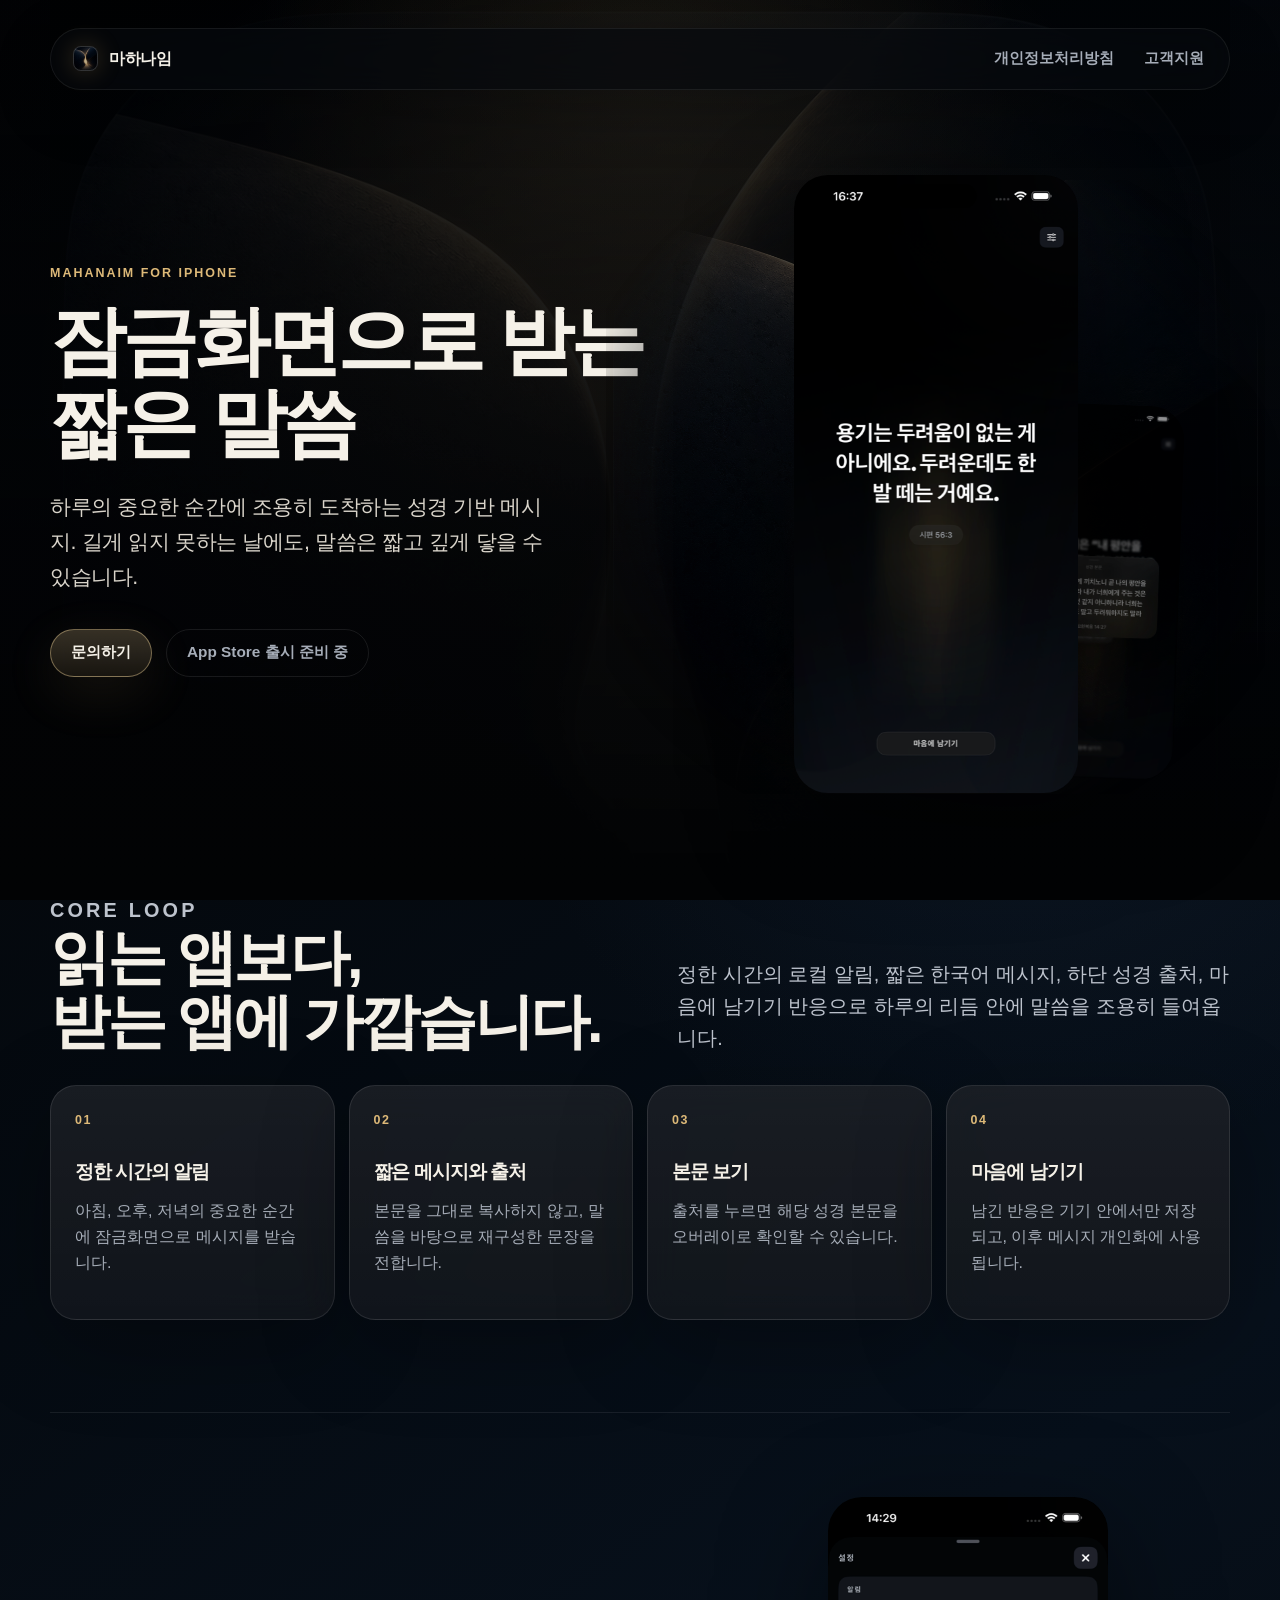
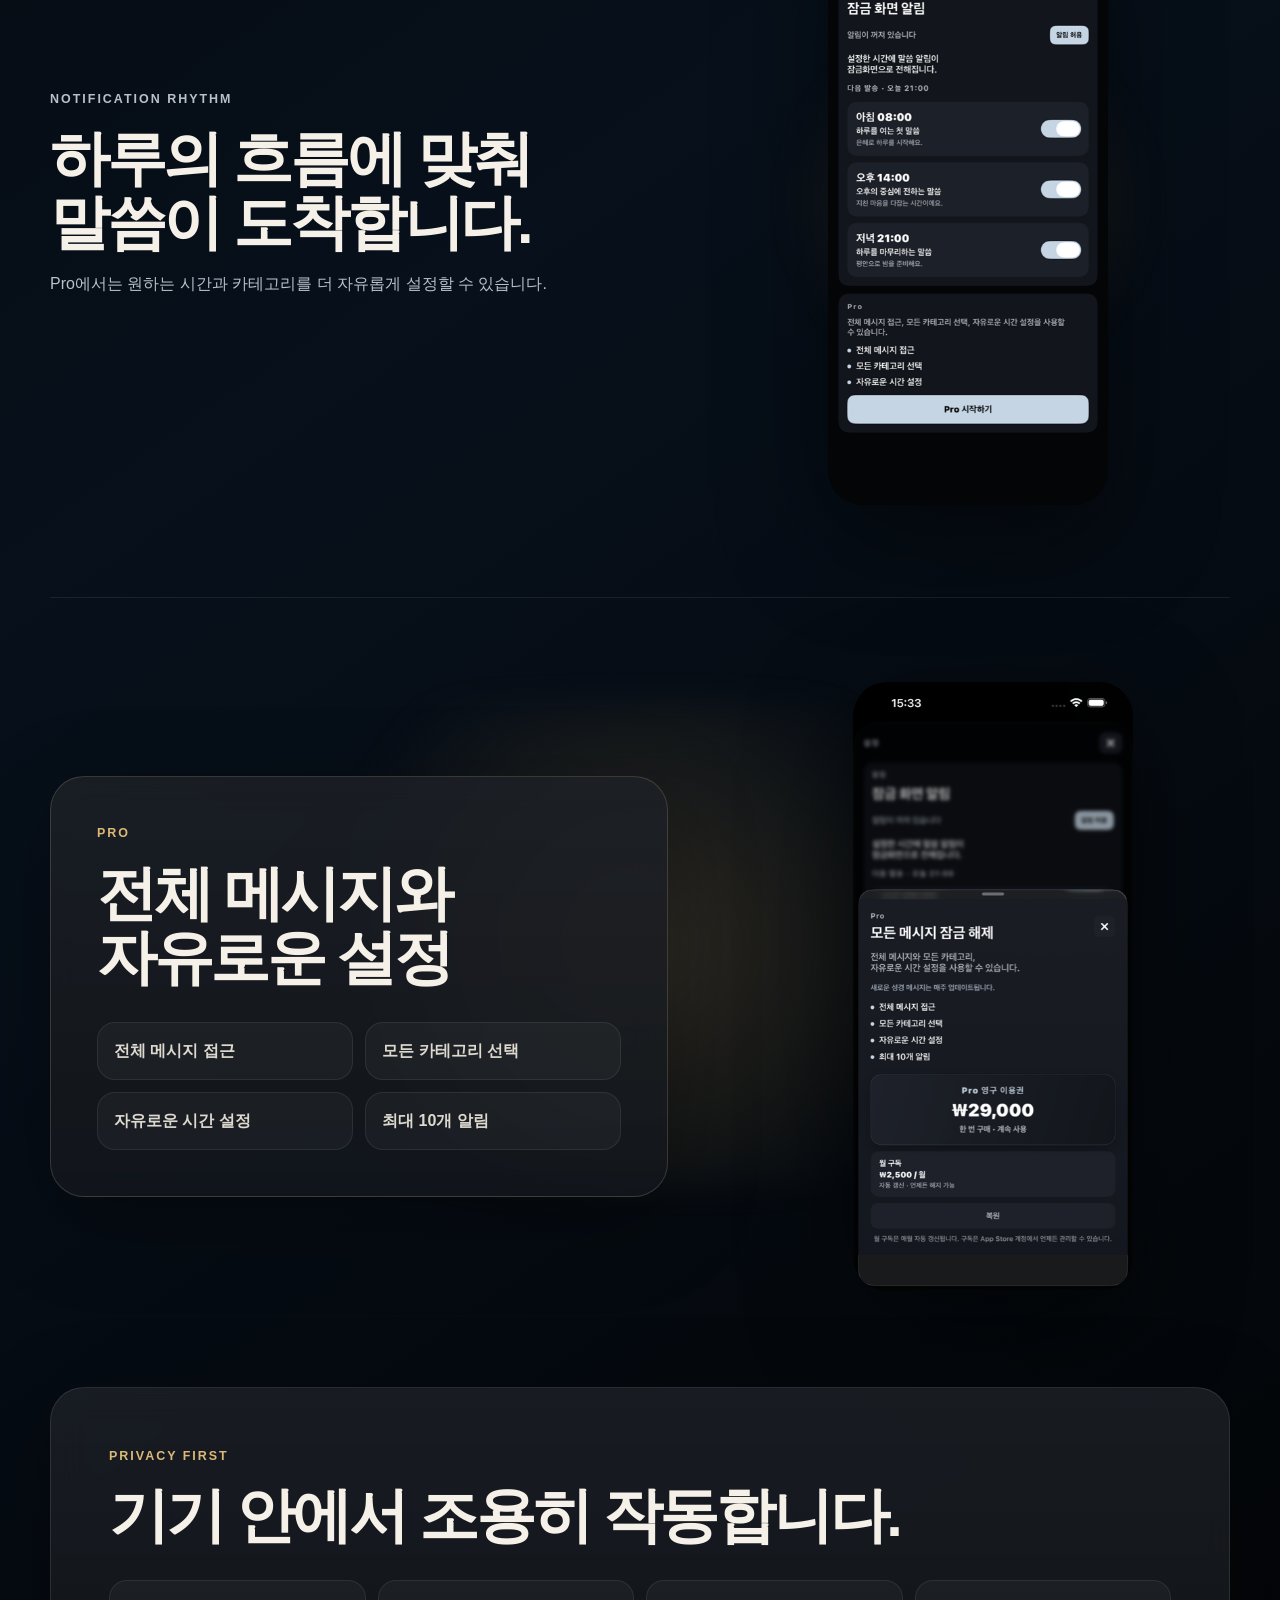
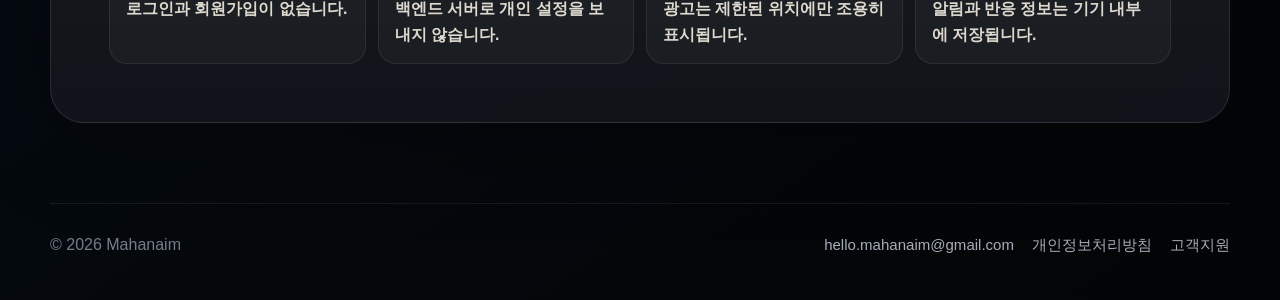
==== commit 37045434: "Update privacy copy for AdMob" ====
--- a/index.html
+++ b/index.html
@@ -115,7 +115,7 @@
         <div class="trust-grid">
           <p>로그인과 회원가입이 없습니다.</p>
           <p>백엔드 서버로 개인 설정을 보내지 않습니다.</p>
-          <p>광고 SDK와 외부 분석 SDK를 사용하지 않습니다.</p>
+          <p>광고는 제한된 위치에만 조용히 표시됩니다.</p>
           <p>알림과 반응 정보는 기기 내부에 저장됩니다.</p>
         </div>
       </section>
